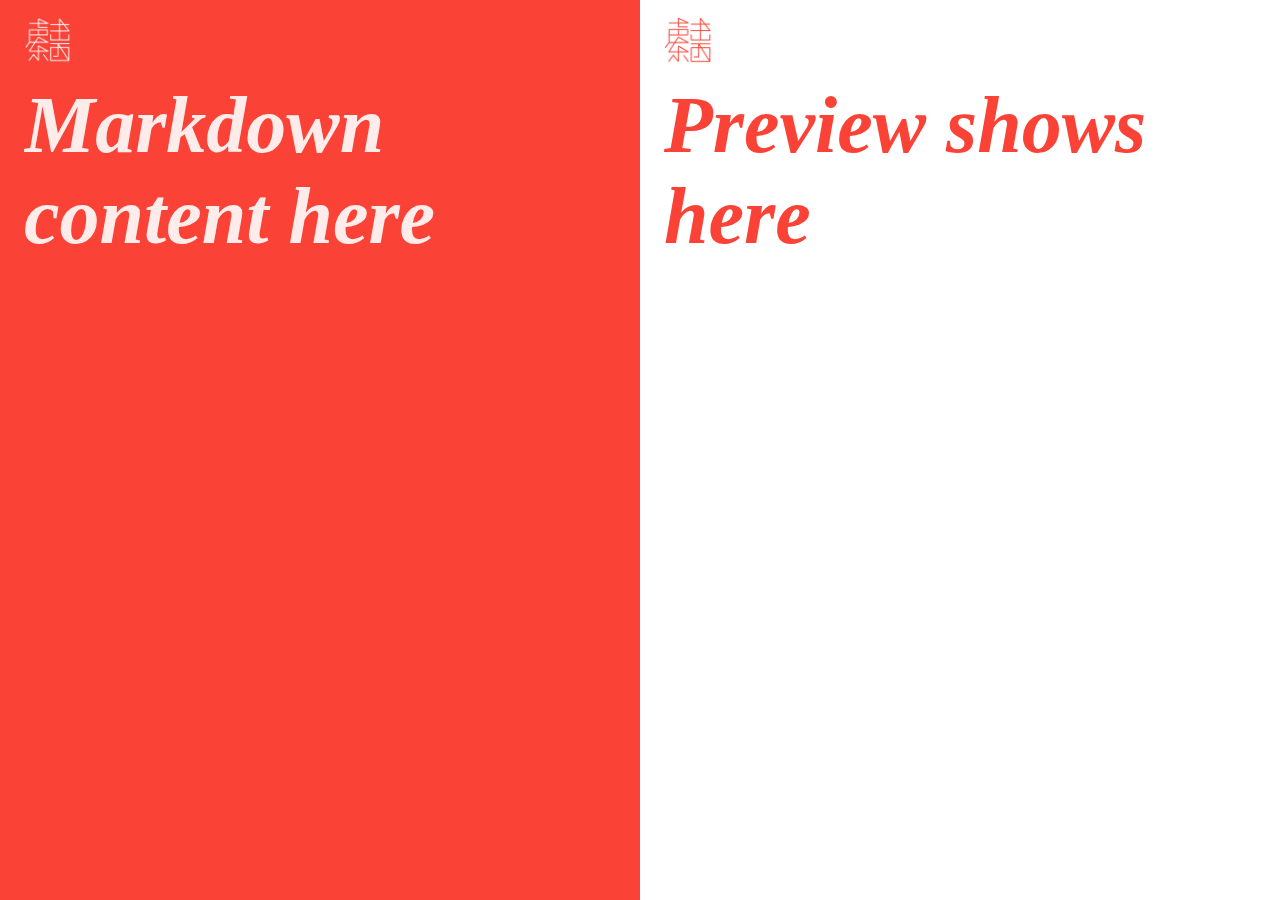
==== converter/index.html @ 9bc82ac5 "Introduced the converter/ subproject." ====
<!DOCTYPE html>
<html>

<head>
  <link rel="stylesheet" type="text/css" href="./main.css">
  <script src="./libs/showdown.js"></script>
  <script src="./styles.js"></script>
  <script src="./main.js"></script>
  <title>ETW Newletter Converter</title>
</head>

<body>
  <div class="wrapper">
    <div class="pane md-pane">
      <div class="pane-header">
        <img class="header-image" src="../assets/etw_red_square.jpg" />
      </div>
      <textarea class="md-input" id="input"></textarea>
    </div>

    <div class="pane preview-pane">
      <div class="pane-header" >
        <img class="header-image" src="../assets/etw_white_sq.jpg" />
        <div class="button-wrapper" id="previewButtonContainer">
          <div class="button active" id="buttonHtml">Preview</div>
          <div class="button" id="buttonRaw">Raw</div>
        </div>
      </div>
      <div class="preview" id="previewHtml"></div>
      <div class="preview hidden" id="previewRaw"></div>
      <div class="placeholder" id="previewPlaceholder">
        Preview shows here
      </div>
    </div>
  </div>
</body>

</html>
---- converter/main.css ----
html,
body {
  font-family: sans-serif;
  height: 100%;
  margin: 0;
  padding: 0;
}

.hidden {
  display: none !important;
}

.wrapper {
  display: flex;
  height: 100%;
  overflow: hidden;
  width: 100%;
}

.pane {
  display: flex;
  flex-direction: column;
  width: 50%;
}

.md-pane {
  align-items: center;
  background-color: #FA4236;
  font-size: 1rem;
  padding: 1rem 1.5rem 0;
}

.preview-pane {
  align-items: center;
  background-color: #FFF;
  padding: 1rem 1.5rem;
}

.pane-header {
  display: flex;
  height: 3rem;
  line-height: 20px;
  margin-bottom: 1rem;
  max-width: 600px;
  width: 100%;
}

.header-image {
  height: 48px;
  width: 48px;
}

.input-wrapper {
  flex: 1 1 auto;
  height: 100%;
}

.md-input {
  background: transparent;
  border: none;
  color: #FFF;
  font-size: 1rem;
  height: 100%;
  max-width: 600px;
  outline: none;
  padding: 0;
  resize: none;
  width: 100%;
}

.md-input::placeholder,
.placeholder {
  color: #FFF;
  font-family: Impact;
  font-size: 5rem;
  font-style: italic;
  font-weight: bold;
  opacity: .9;
}

.md-input.empty {
  font-size: 5rem;
  font-style: italic;
}

.preview-pane .pane-header {
  display: flex;
  max-width: 600px;
  width: 100%;
}

.button-wrapper {
  align-items: flex-end;
  display: flex;
  height: 48px;
  margin-left: auto;
}

.preview-pane .button {
  color: #FA4236;
  font-size: 1rem;
  font-weight: bold;
  height: 1.25rem;
  margin: 0 .5rem;
  text-transform: uppercase;
}

.preview-pane .button:hover,
.preview-pane .button.active  {
  box-shadow: inset 0 -2px 0 0 #FA4236;
}

.preview {
  overflow: auto;
  padding: 0 1.5rem;
  width: calc(100% - 3rem);
}

.preview img {
  width: 100%;
}

#previewHtml,
#previewHtml img {
  max-width: 600px;
}

#previewRaw {
  font-family: 'Courier New', Courier, monospace;
  max-width: 600px;
  opacity: 0.65;
  padding-top: 0.5rem;
}

.placeholder {
  color: #FA4236;
  max-width: 600px;
  opacity: 1;
}
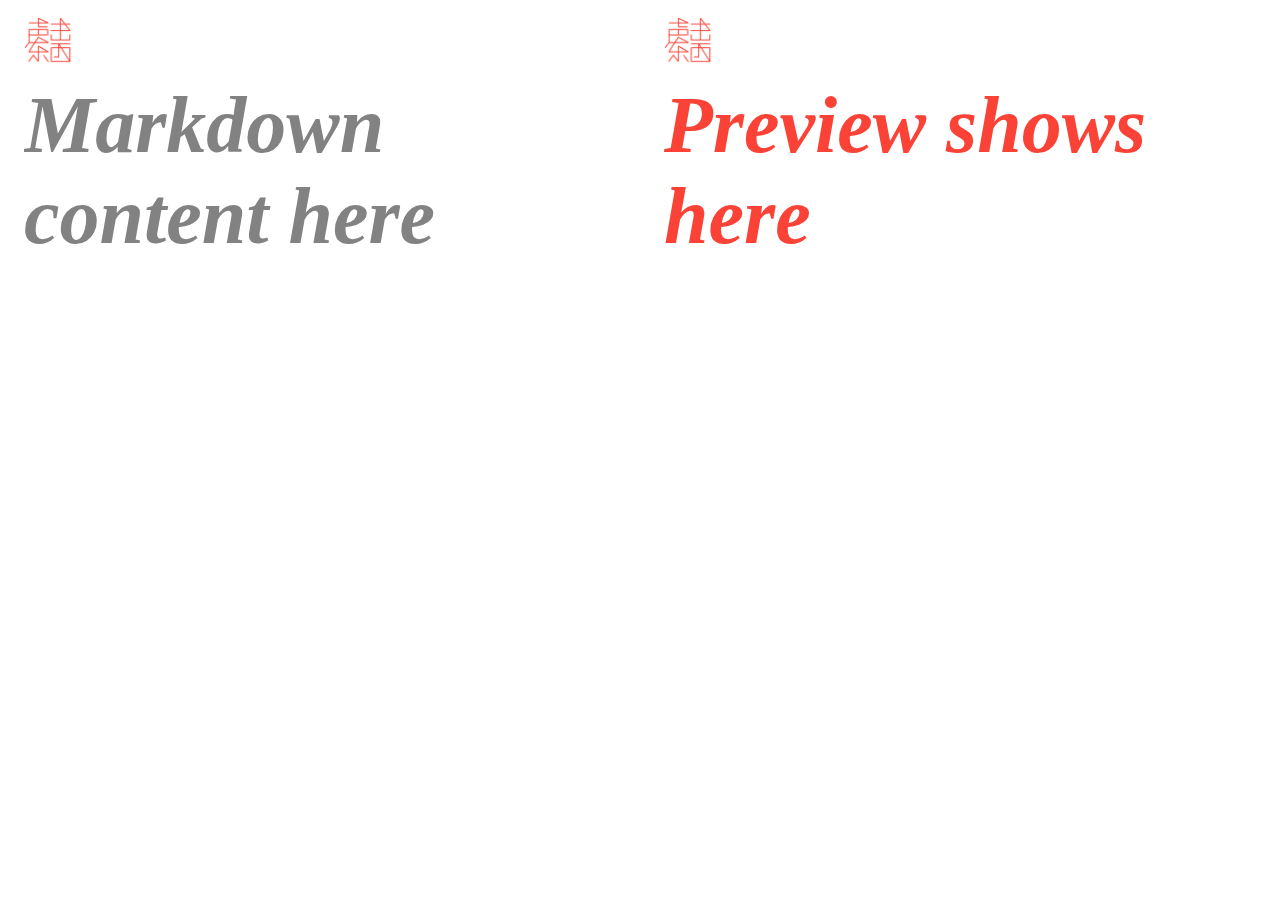
==== commit a05197ae: "Removed red bg color for converter." ====
--- a/converter/index.html
+++ b/converter/index.html
@@ -13,7 +13,7 @@
   <div class="wrapper">
     <div class="pane md-pane">
       <div class="pane-header">
-        <img class="header-image" src="../assets/etw_red_square.jpg" />
+        <img class="header-image" src="../assets/etw_white_sq.jpg" />
       </div>
       <textarea class="md-input" id="input"></textarea>
     </div>
--- a/converter/main.css
+++ b/converter/main.css
@@ -25,7 +25,6 @@
 
 .md-pane {
   align-items: center;
-  background-color: #FA4236;
   font-size: 1rem;
   padding: 1rem 1.5rem 0;
 }
@@ -58,7 +57,7 @@
 .md-input {
   background: transparent;
   border: none;
-  color: #FFF;
+  color: #757575;
   font-size: 1rem;
   height: 100%;
   max-width: 600px;
@@ -70,7 +69,7 @@
 
 .md-input::placeholder,
 .placeholder {
-  color: #FFF;
+  color: #757575;
   font-family: Impact;
   font-size: 5rem;
   font-style: italic;
